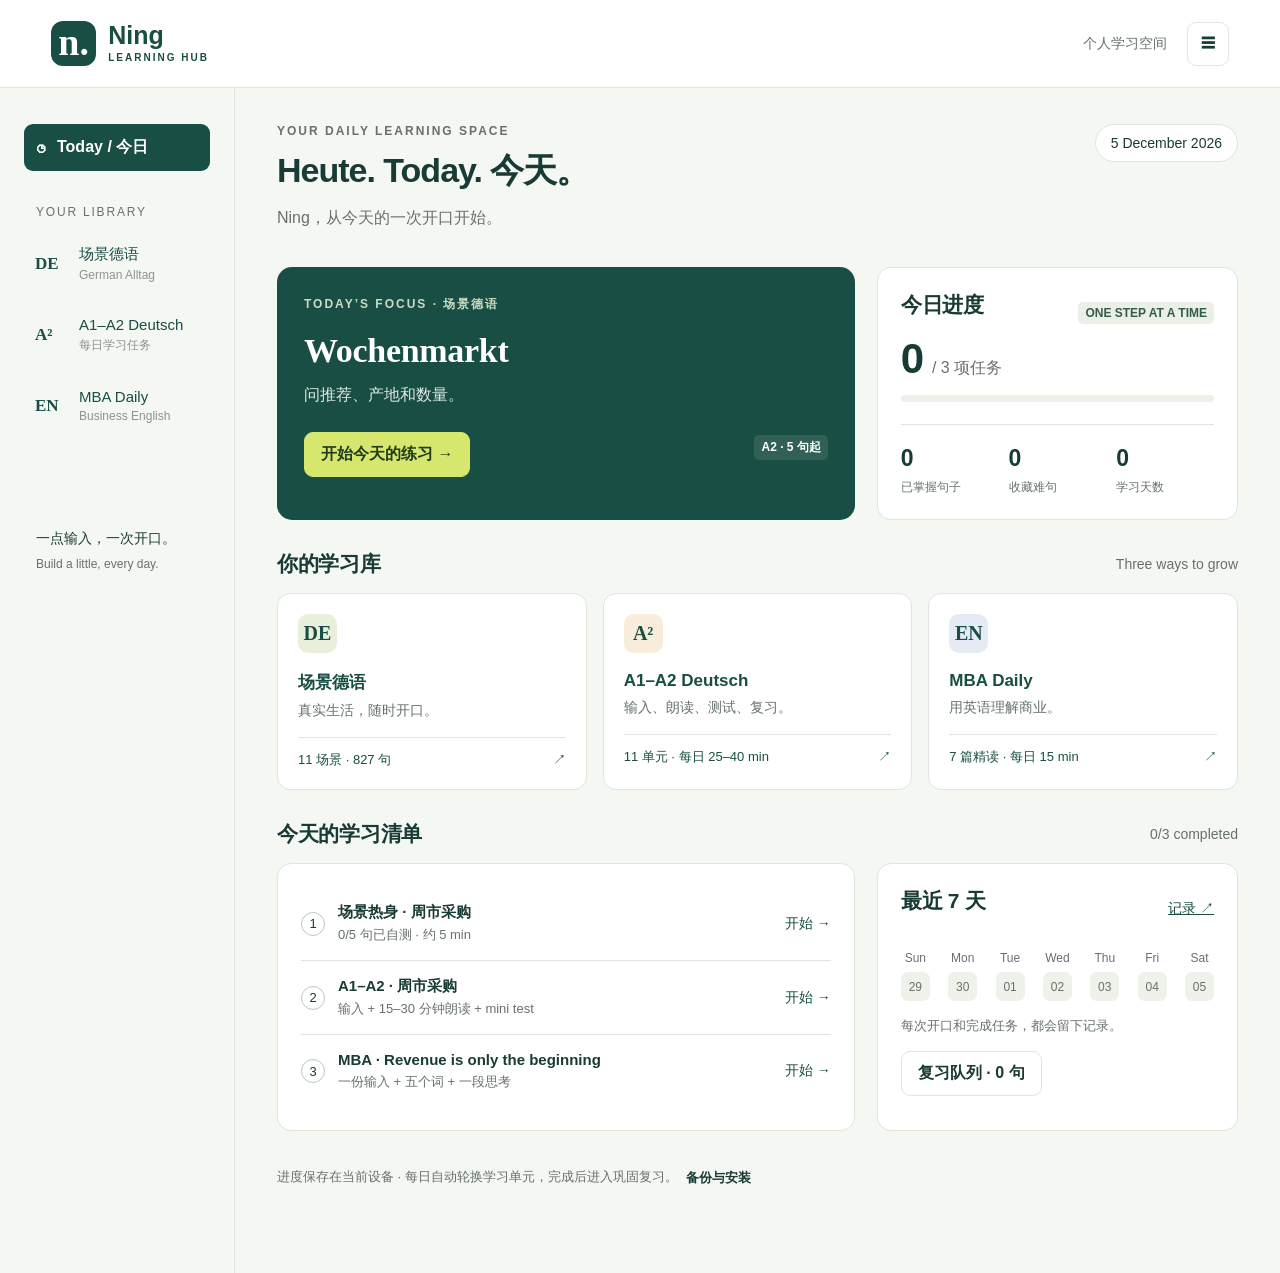
==== index.html @ f19fefb6 "Add files via upload" ====
<!doctype html>
<html lang="zh-CN"><head><meta charset="UTF-8"><meta name="viewport" content="width=device-width,initial-scale=1,viewport-fit=cover"><meta name="theme-color" content="#184e43"><meta name="description" content="Ning 的德语生活场景、A1–A2 每日任务与 MBA 英语学习空间。"><meta name="apple-mobile-web-app-capable" content="yes"><title>Ning · Learning Hub</title><link rel="icon" href="icon.svg" type="image/svg+xml"><link rel="apple-touch-icon" href="icon-192.png"><link rel="manifest" href="manifest.webmanifest"><link rel="stylesheet" href="style.css"></head>
<body><header class="top"><a href="#today" class="brand"><span class="logo">n.</span><span>Ning<span class="brand-sub">LEARNING HUB</span></span></a><div class="top-right"><span id="connection">个人学习空间</span><button id="settings" class="icon-btn" aria-label="备份与安装">☰</button></div></header><div class="shell"><aside><a class="home-link" href="#today">◷ <span>Today / 今日</span></a><div class="nav-label">YOUR LIBRARY</div><nav aria-label="学习模块"><a href="#scenes"><span class="nav-icon">DE</span><span>场景德语<small>German Alltag</small></span></a><a href="#deutsch"><span class="nav-icon">A²</span><span>A1–A2 Deutsch<small>每日学习任务</small></span></a><a href="#mba"><span class="nav-icon">EN</span><span>MBA Daily<small>Business English</small></span></a></nav><div class="aside-note">一点输入，一次开口。<br><span>Build a little, every day.</span></div></aside><main id="main" tabindex="-1"><div class="eyebrow">DEUTSCH × BUSINESS × EVERYDAY</div><h1>Heute. Today. 今天。</h1><p>从你的德国生活开始。</p><section class="panel"><h2>场景德语 · German Alltag</h2><p lang="de">Hallo, ich möchte ein Paket abholen.</p><p lang="en">Hi, I’d like to pick up a parcel.</p><a class="button" href="#scenes">打开场景库 →</a></section><noscript><p>请在 Safari 或 Chrome 中打开网站并启用 JavaScript，即可筛选场景和保存进度。</p><a href="library.html">阅读完整静态场景库</a></noscript></main></div><div id="toast" role="status" aria-live="polite"></div><dialog id="settings-dialog"><form method="dialog"><button class="close" aria-label="关闭">×</button></form><h2>你的学习空间</h2><h3>添加到手机主屏幕</h3><p>固定网址上线后：iPhone 用 Safari 打开 → 分享 → 添加到主屏幕。Android 用 Chrome 菜单 → 安装应用 / 添加到主屏幕。</p><button id="install" hidden>安装 Ning Learning</button><h3>进度与备份</h3><p>进度保存在此设备的浏览器中，不会自动跨设备同步。清除浏览器数据前请导出备份；换设备后可导入。</p><div class="actions"><button id="export">导出进度</button><label class="button secondary">导入备份<input id="import" type="file" accept="application/json" hidden></label></div><p id="storage-status" class="muted"></p><h3>内容说明</h3><p>11 个场景整理自历史对话；日期为对话日期。A1–A2 与 MBA 为新增学习单元。每日自动安排学习与复习，不会自动抓取新闻或生成新文章。</p><a href="library.html">无脚本场景阅读版 ↗</a></dialog><script src="data.js"></script><script src="curriculum.js"></script><script src="app.js"></script></body></html>
---- style.css ----
:root{--ink:#193b35;--green:#184e43;--muted:#66716d;--line:#dee5df;--paper:#f5f7f3;--accent:#d7e76d;--white:#fff;--orange:#b6532e;font-family:-apple-system,BlinkMacSystemFont,"Segoe UI","PingFang SC",sans-serif;color:var(--ink);background:var(--paper);font-size:16px}*{box-sizing:border-box}body{margin:0}button,input,select,textarea{font:inherit}button,.button{cursor:pointer;border:1px solid var(--line);border-radius:9px;padding:11px 16px;background:white;color:var(--ink);text-decoration:none;display:inline-flex;align-items:center;justify-content:center;gap:8px;min-height:44px;font-weight:600}button:hover,.button:hover{border-color:var(--green);background:#edf3e9}a{color:var(--green)}button:focus-visible,a:focus-visible,input:focus-visible,select:focus-visible,textarea:focus-visible,summary:focus-visible{outline:3px solid #b56e17;outline-offset:3px}.primary{background:var(--green);color:white;border-color:var(--green)}.primary:hover{background:#266859;color:white}.secondary{background:transparent}.top{height:88px;border-bottom:1px solid var(--line);display:flex;align-items:center;justify-content:space-between;padding:0 4vw;background:#fff}.brand{display:flex;align-items:center;gap:12px;text-decoration:none;font-size:25px;font-weight:700}.logo{height:45px;width:45px;border-radius:12px;background:var(--green);color:#fff;font-family:Georgia,serif;font-size:38px;line-height:42px;text-align:center}.brand-sub{display:block;font-size:10px;letter-spacing:2px;line-height:16px}.top-right{display:flex;gap:20px;align-items:center;font-size:14px;color:var(--muted)}.icon-btn{padding:8px 13px}.shell{max-width:1500px;margin:auto;display:grid;grid-template-columns:235px minmax(0,1fr)}aside{padding:36px 24px;border-right:1px solid var(--line);min-height:calc(100vh - 88px)}aside a{text-decoration:none}.home-link{display:flex;gap:12px;align-items:center;padding:13px;border-radius:9px;font-weight:600}.nav-label{font-size:12px;letter-spacing:1.8px;color:var(--muted);margin:34px 12px 13px}nav{display:grid;gap:8px}nav a{display:flex;align-items:center;gap:12px;padding:13px 11px;border-radius:9px;font-size:15px}nav a:hover,.home-link:hover{background:#eaf0e7}nav a.active,.home-link.active{background:var(--green);color:#fff}nav small{display:block;font-size:12px;opacity:.73;margin-top:4px}.nav-icon{font-size:17px;width:32px;font-family:Georgia,serif;font-weight:700}.aside-note{margin:90px 12px 0;font-size:14px;line-height:1.8}.aside-note span{font-size:12px;color:var(--muted)}main{padding:36px 42px 64px;min-width:0;max-width:1200px}.eyebrow{font-size:12px;letter-spacing:2px;font-weight:600;color:var(--muted)}h1{font-size:34px;letter-spacing:-1px;line-height:1.2;margin:12px 0 14px;font-weight:650}h2{font-size:21px;letter-spacing:-.3px;margin:0 0 16px}h3{font-size:17px;margin:18px 0 10px}p{line-height:1.65;margin:10px 0}.muted,small{color:var(--muted)}.heading{display:flex;justify-content:space-between;align-items:flex-start;gap:18px;margin-bottom:26px}.date-chip{font-size:14px;background:white;padding:10px 15px;border:1px solid var(--line);border-radius:30px;white-space:nowrap}.dashboard-grid{display:grid;grid-template-columns:minmax(0,1.6fr) minmax(250px,1fr);gap:22px}.focus{background:var(--green);color:white;padding:27px;border-radius:15px;position:relative}.focus .eyebrow{color:#ccdbc5}.focus h2{font-family:Georgia,serif;font-size:34px;margin:18px 0 7px;line-height:1.2}.focus p{color:#e0eae4}.focus .button{background:var(--accent);border-color:var(--accent);margin-top:14px;color:#213c20}.tag{font-size:12px;border-radius:5px;padding:4px 7px;display:inline-block;background:#eaf0e7;color:#335d47;font-weight:600}.focus .tag{background:#ffffff1a;color:white}.focus-bottom{display:flex;align-items:center;justify-content:space-between;gap:8px}.panel{background:var(--white);border:1px solid var(--line);border-radius:14px;padding:23px;margin-bottom:20px}.dashboard-grid .panel{margin:0}.progress-head{display:flex;align-items:center;justify-content:space-between}.big-number{font-size:42px;font-weight:650;letter-spacing:-2px}.big-number small{font-size:16px;letter-spacing:0;font-weight:400}.bar{height:7px;background:#edf0e9;border-radius:9px;overflow:hidden;margin:12px 0 22px}.bar span{display:block;height:100%;background:var(--green);border-radius:9px}.stats{display:grid;grid-template-columns:repeat(3,1fr);gap:10px;border-top:1px solid var(--line);padding-top:20px}.stats strong{font-size:23px;display:block;margin-bottom:5px}.stats small{font-size:12px}.section-title{display:flex;justify-content:space-between;align-items:center;margin:30px 0 15px}.section-title h2{margin:0}.section-title span{font-size:14px;color:var(--muted)}.modules{display:grid;grid-template-columns:repeat(3,1fr);gap:16px}.module{display:block;text-decoration:none;padding:20px;background:white;border:1px solid var(--line);border-radius:13px}.module:hover{border-color:var(--green)}.module-symbol{width:39px;height:39px;display:flex;align-items:center;justify-content:center;background:#e8f0dc;border-radius:10px;margin-bottom:18px;font-family:Georgia,serif;font-size:20px;font-weight:bold}.module:nth-child(2) .module-symbol{background:#f8ecdb}.module:nth-child(3) .module-symbol{background:#e6eaf5}.module h3{margin:0 0 5px}.module p{font-size:14px;margin:5px 0 15px;color:var(--muted)}.module-footer{border-top:1px solid var(--line);padding-top:13px;display:flex;justify-content:space-between;font-size:13px}.task-row{display:flex;align-items:center;gap:13px;padding:16px 0;border-bottom:1px solid var(--line)}.task-row:last-child{border-bottom:0}.task-row .task-body{flex:1;min-width:0}.task-row strong{font-size:15px}.task-row small{display:block;font-size:13px;margin-top:4px}.task-row a{font-size:14px;text-decoration:none;white-space:nowrap}.check{width:24px;height:24px;border:1px solid #b9c8bc;border-radius:50%;display:grid;place-items:center;font-size:13px;flex:none}.check.done{background:var(--green);color:white}.week{display:flex;justify-content:space-between;gap:8px;margin-top:20px}.day{display:flex;flex-direction:column;align-items:center;gap:7px;font-size:12px;color:var(--muted)}.day i{width:29px;height:29px;border-radius:7px;background:#eff2eb;display:grid;place-items:center;font-style:normal}.day i.done{background:var(--green);color:white}.filters{display:flex;gap:10px;flex-wrap:wrap;margin:16px 0}.filters label{display:flex;gap:7px;align-items:center;font-size:14px}.filters input,.filters select{padding:10px;border:1px solid var(--line);border-radius:8px;background:white;color:var(--ink);min-height:44px}.filters input[type=search]{flex:1;min-width:150px}.filters input[type=checkbox]{min-height:auto;width:18px;height:18px}.scene-grid{display:grid;grid-template-columns:repeat(2,minmax(0,1fr));gap:15px}.scene-card{padding:20px;border:1px solid var(--line);border-radius:13px;background:white;text-decoration:none;display:block}.scene-card:hover{border-color:var(--green)}.scene-card h2{margin:12px 0 5px}.scene-card .meta{display:flex;justify-content:space-between;gap:10px;font-size:12px;color:var(--muted)}.scene-card .bar{margin:18px 0 8px;height:4px}.scene-card p{font-size:14px;color:var(--muted);margin:5px 0}.back{display:inline-block;margin-bottom:17px;text-decoration:none;font-size:14px}.phrase{border-bottom:1px solid var(--line);padding:16px 0}.phrase:last-child{border-bottom:0}.phrase-de{font-size:18px;line-height:1.55;margin:0 0 7px}.phrase-en{font-size:15px;color:var(--muted);margin:0}.phrase-controls{display:flex;gap:8px;flex-wrap:wrap;margin-top:12px}.phrase-controls button{font-size:13px;padding:5px 10px;min-height:36px}.phrase-controls .selected{background:#e9f0de;border-color:#aabd9b}.section-marker{border-bottom:1px solid var(--line);padding:14px 0;color:var(--green);font-size:15px;font-weight:600}.actions{display:flex;gap:10px;flex-wrap:wrap;align-items:center}.sticky-controls{position:sticky;top:0;background:var(--paper);z-index:2;padding:10px 0}.reading{font-size:18px;line-height:1.9}.reading p{margin:10px 0}.vocab{display:grid;grid-template-columns:repeat(2,minmax(0,1fr));gap:8px 18px}.vocab div{padding:9px 0;border-bottom:1px solid var(--line)}.vocab small{display:block;font-size:14px;margin-top:3px}.step{font-size:12px;letter-spacing:1.4px;color:var(--muted);display:block;margin-bottom:10px}.step-check{display:flex;align-items:center;gap:10px;margin-top:18px;font-size:14px}.step-check input{width:20px;height:20px;accent-color:var(--green)}.timer{font-variant-numeric:tabular-nums;font-size:31px;line-height:1;font-weight:600;min-width:95px}.quiz fieldset{border:0;padding:0;margin:20px 0}.quiz legend{font-weight:600;margin-bottom:10px}.quiz label{display:flex;align-items:center;gap:9px;padding:10px;border:1px solid var(--line);border-radius:8px;margin:6px 0}.quiz input{accent-color:var(--green)}.result{padding:14px;background:#edf3e6;border-radius:9px;margin-top:16px}.empty{text-align:center;padding:40px 16px}.note-input{width:100%;padding:13px;border:1px solid var(--line);border-radius:9px;min-height:110px;resize:vertical;background:#fafbf8;line-height:1.6}.archive-item{display:flex;justify-content:space-between;gap:15px;align-items:center;border-bottom:1px solid var(--line);padding:15px 0;text-decoration:none}.archive-item strong{display:block}.archive-item small{display:block;margin-top:5px}.source{font-size:14px;overflow-wrap:anywhere}.reference{white-space:pre-wrap;font-size:15px;line-height:1.7;word-break:break-word}.status-line{font-size:13px;color:var(--muted);margin:14px 0}.badge-complete{color:#2d5b36;font-size:13px}details summary{cursor:pointer;min-height:44px;padding:12px 0}dialog{border:1px solid var(--line);border-radius:18px;max-width:530px;width:calc(100% - 32px);padding:28px;color:var(--ink);max-height:85dvh}dialog::backdrop{background:#12382e77}dialog p{font-size:14px}.close{float:right;padding:0;width:40px;font-size:25px}.hidden,[hidden]{display:none!important}#toast{position:fixed;bottom:25px;left:50%;transform:translateX(-50%);background:#193b35;color:white;border-radius:9px;padding:13px 22px;max-width:90%;z-index:20;display:none;font-size:14px}.footnote{font-size:13px;color:var(--muted);margin-top:24px}.log-row{font-size:14px;border-bottom:1px solid var(--line);padding:12px 0;display:flex;justify-content:space-between;gap:12px}
@media(min-width:1450px){main{padding-left:55px;padding-right:55px}}
@media(max-width:1000px){.shell{grid-template-columns:195px minmax(0,1fr)}aside{padding:25px 13px}main{padding:28px 25px}.dashboard-grid{grid-template-columns:1fr}.modules{gap:10px}.module{padding:16px}.module h3{font-size:16px}}
@media(max-width:680px){.top{height:71px;padding:0 19px}.brand{font-size:22px}.logo{height:39px;width:39px;line-height:35px;font-size:34px}.brand-sub{font-size:9px}.top-right{gap:10px}.top-right>span{display:none}.shell{display:block}aside{min-height:0;border:0;padding:0;position:fixed;bottom:0;left:0;right:0;z-index:5;background:white;border-top:1px solid var(--line);padding-bottom:env(safe-area-inset-bottom);display:flex}.home-link{width:16%;font-size:23px;justify-content:center;border-radius:0;padding:12px 0}.home-link span,.nav-label,.aside-note{display:none}nav{width:84%;grid-template-columns:repeat(3,minmax(0,1fr));gap:0}nav a{padding:11px 3px;display:flex;flex-direction:column;gap:5px;border-radius:0;font-size:11px;text-align:center}nav small{display:none}.nav-icon{font-size:18px}nav a.active,.home-link.active{background:#e8efdf;color:var(--green)}main{padding:26px 18px 110px}h1{font-size:28px}h2{font-size:20px}.heading{gap:10px;flex-wrap:wrap;margin-bottom:19px}.date-chip{font-size:12px;padding:6px 11px}.heading p{font-size:14px;margin-bottom:0}.eyebrow{font-size:10px;letter-spacing:1.5px}.focus{padding:22px}.focus h2{font-size:30px}.focus p{font-size:14px}.focus-bottom{align-items:flex-end}.dashboard-grid{gap:15px}.panel{padding:19px}.modules{display:grid;grid-template-columns:1fr;gap:10px}.module{position:relative;padding:16px 16px 16px 72px;min-height:95px}.module-symbol{position:absolute;left:17px;top:21px}.module p{margin-bottom:9px}.module-footer{border:0;padding:0;font-size:12px}.scene-grid{grid-template-columns:1fr}.section-title{margin:25px 0 13px}.filters{gap:8px}.filters input[type=search]{width:100%;flex-basis:100%}.filters select{max-width:100%}.phrase-de{font-size:17px}.vocab{grid-template-columns:1fr}.task-row strong{font-size:14px}.task-row a{font-size:13px}.sticky-controls{top:0}.reading{font-size:17px}.phrase-controls button{min-height:44px}.status-line{font-size:12px}#toast{bottom:95px}.actions{gap:8px}.timer{font-size:28px}}
@media(prefers-reduced-motion:no-preference){button,a{transition:background .16s,border-color .16s}.bar span{transition:width .3s}}
.date-control{display:flex;align-items:center;gap:8px;font-size:14px;flex-wrap:wrap}.date-control input,select{border:1px solid var(--line);padding:9px;border-radius:8px;background:white;color:var(--ink);min-height:44px}.text-button{font-size:13px;padding:3px 8px;border:0;background:none}li{line-height:1.8;margin:6px 0}code{font-family:inherit;background:#edf2e7;padding:1px 4px;border-radius:3px}.reference h3{white-space:normal}.reference hr{border:0;border-top:1px solid var(--line)}
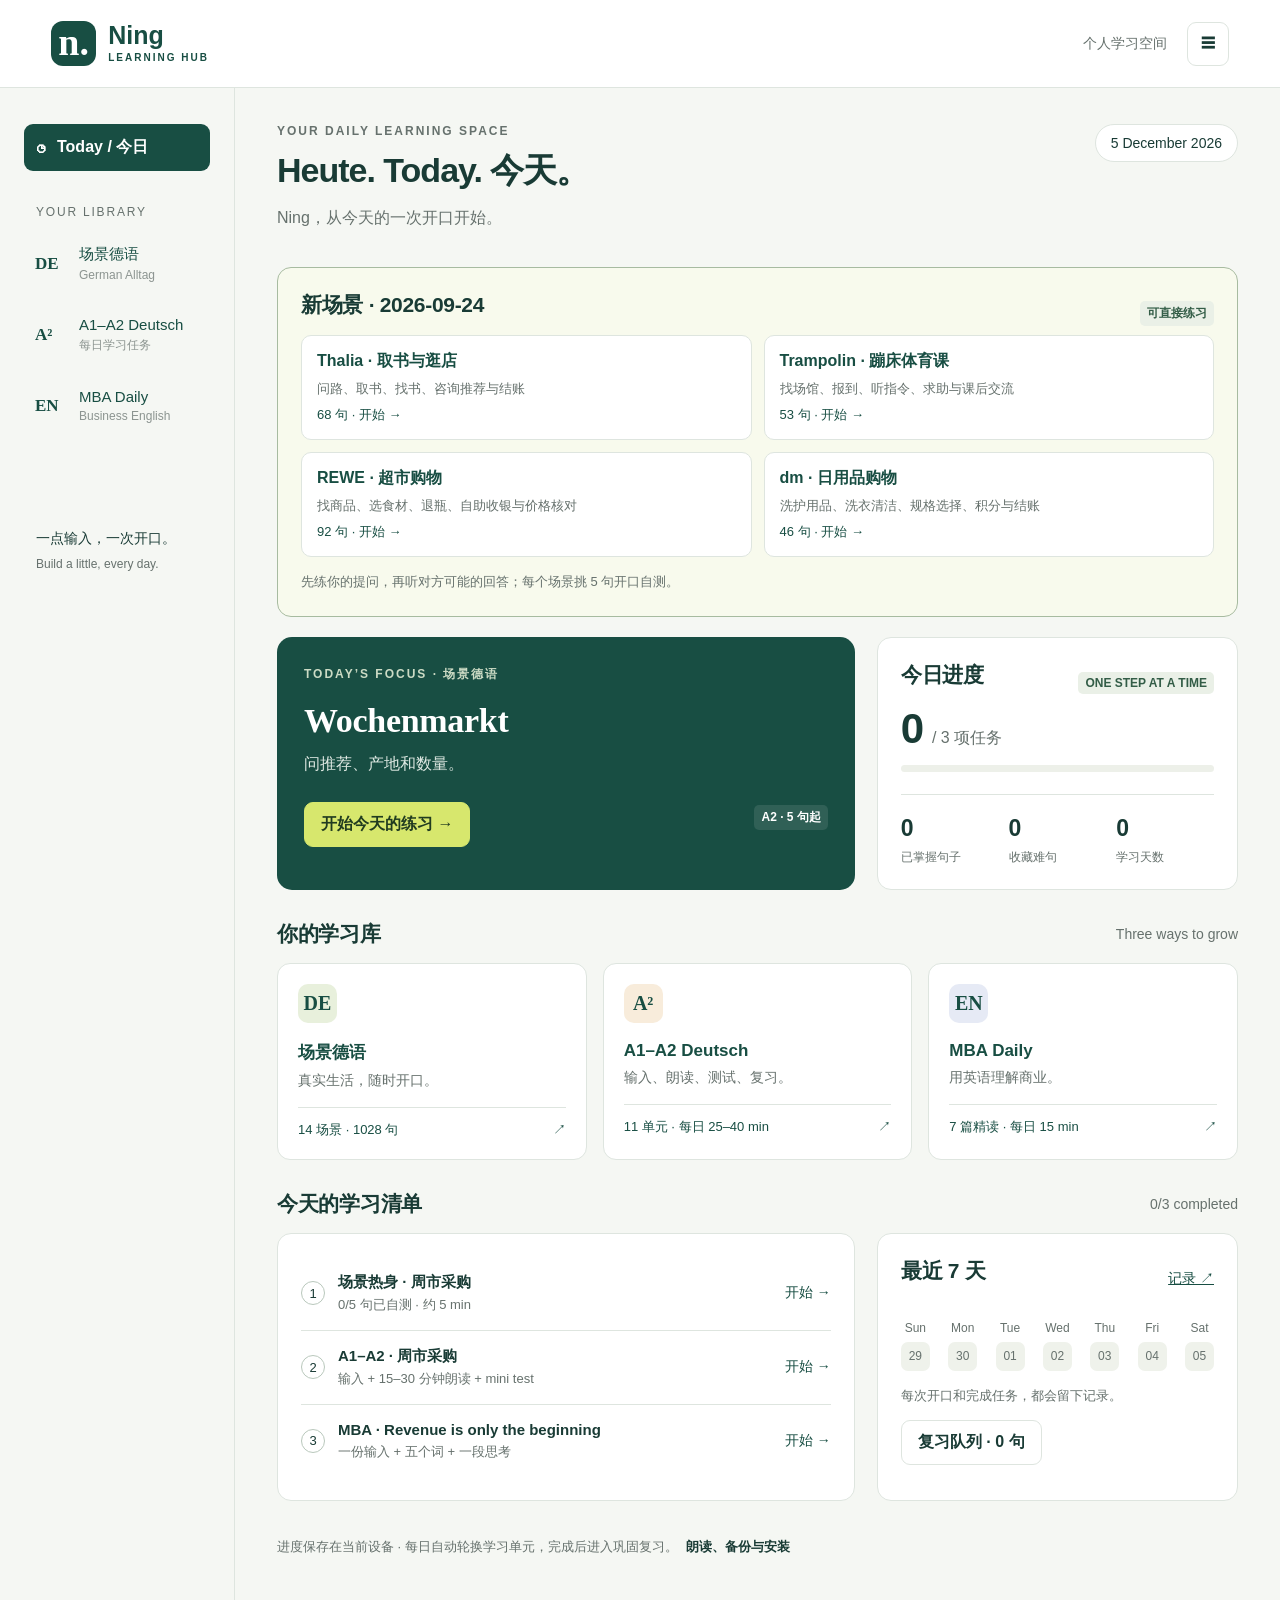
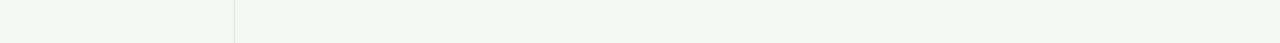
==== commit 8feb75e9: "Add September 24 scenes and fix German pronunciation Expand Thalia and REWE, add trampoline class an" ====
--- a/index.html
+++ b/index.html
@@ -1,3 +1,10 @@
 <!doctype html>
 <html lang="zh-CN"><head><meta charset="UTF-8"><meta name="viewport" content="width=device-width,initial-scale=1,viewport-fit=cover"><meta name="theme-color" content="#184e43"><meta name="description" content="Ning 的德语生活场景、A1–A2 每日任务与 MBA 英语学习空间。"><meta name="apple-mobile-web-app-capable" content="yes"><title>Ning · Learning Hub</title><link rel="icon" href="icon.svg" type="image/svg+xml"><link rel="apple-touch-icon" href="icon-192.png"><link rel="manifest" href="manifest.webmanifest"><link rel="stylesheet" href="style.css"></head>
-<body><header class="top"><a href="#today" class="brand"><span class="logo">n.</span><span>Ning<span class="brand-sub">LEARNING HUB</span></span></a><div class="top-right"><span id="connection">个人学习空间</span><button id="settings" class="icon-btn" aria-label="备份与安装">☰</button></div></header><div class="shell"><aside><a class="home-link" href="#today">◷ <span>Today / 今日</span></a><div class="nav-label">YOUR LIBRARY</div><nav aria-label="学习模块"><a href="#scenes"><span class="nav-icon">DE</span><span>场景德语<small>German Alltag</small></span></a><a href="#deutsch"><span class="nav-icon">A²</span><span>A1–A2 Deutsch<small>每日学习任务</small></span></a><a href="#mba"><span class="nav-icon">EN</span><span>MBA Daily<small>Business English</small></span></a></nav><div class="aside-note">一点输入，一次开口。<br><span>Build a little, every day.</span></div></aside><main id="main" tabindex="-1"><div class="eyebrow">DEUTSCH × BUSINESS × EVERYDAY</div><h1>Heute. Today. 今天。</h1><p>从你的德国生活开始。</p><section class="panel"><h2>场景德语 · German Alltag</h2><p lang="de">Hallo, ich möchte ein Paket abholen.</p><p lang="en">Hi, I’d like to pick up a parcel.</p><a class="button" href="#scenes">打开场景库 →</a></section><noscript><p>请在 Safari 或 Chrome 中打开网站并启用 JavaScript，即可筛选场景和保存进度。</p><a href="library.html">阅读完整静态场景库</a></noscript></main></div><div id="toast" role="status" aria-live="polite"></div><dialog id="settings-dialog"><form method="dialog"><button class="close" aria-label="关闭">×</button></form><h2>你的学习空间</h2><h3>添加到手机主屏幕</h3><p>固定网址上线后：iPhone 用 Safari 打开 → 分享 → 添加到主屏幕。Android 用 Chrome 菜单 → 安装应用 / 添加到主屏幕。</p><button id="install" hidden>安装 Ning Learning</button><h3>进度与备份</h3><p>进度保存在此设备的浏览器中，不会自动跨设备同步。清除浏览器数据前请导出备份；换设备后可导入。</p><div class="actions"><button id="export">导出进度</button><label class="button secondary">导入备份<input id="import" type="file" accept="application/json" hidden></label></div><p id="storage-status" class="muted"></p><h3>内容说明</h3><p>11 个场景整理自历史对话；日期为对话日期。A1–A2 与 MBA 为新增学习单元。每日自动安排学习与复习，不会自动抓取新闻或生成新文章。</p><a href="library.html">无脚本场景阅读版 ↗</a></dialog><script src="data.js"></script><script src="curriculum.js"></script><script src="app.js"></script></body></html>
+<body><header class="top"><a href="#today" class="brand"><span class="logo">n.</span><span>Ning<span class="brand-sub">LEARNING HUB</span></span></a><div class="top-right"><span id="connection">个人学习空间</span><button id="settings" class="icon-btn" aria-label="朗读、备份与安装">☰</button></div></header><div class="shell"><aside><a class="home-link" href="#today">◷ <span>Today / 今日</span></a><div class="nav-label">YOUR LIBRARY</div><nav aria-label="学习模块"><a href="#scenes"><span class="nav-icon">DE</span><span>场景德语<small>German Alltag</small></span></a><a href="#deutsch"><span class="nav-icon">A²</span><span>A1–A2 Deutsch<small>每日学习任务</small></span></a><a href="#mba"><span class="nav-icon">EN</span><span>MBA Daily<small>Business English</small></span></a></nav><div class="aside-note">一点输入，一次开口。<br><span>Build a little, every day.</span></div></aside><main id="main" tabindex="-1"><div class="eyebrow">DEUTSCH × BUSINESS × EVERYDAY</div><h1>Heute. Today. 今天。</h1><p>从你的德国生活开始。</p><section class="panel"><h2>场景德语 · German Alltag</h2><p lang="de">Hallo, ich möchte ein Paket abholen.</p><p lang="en">Hi, I’d like to pick up a parcel.</p><a class="button" href="#scenes">打开场景库 →</a></section><noscript><p>请在 Safari 或 Chrome 中打开网站并启用 JavaScript，即可筛选场景和保存进度。</p><a href="library.html">阅读完整静态场景库</a></noscript></main></div><div id="toast" role="status" aria-live="polite"></div><dialog id="settings-dialog"><form method="dialog"><button class="close" aria-label="关闭">×</button></form><h2>你的学习空间</h2><h3>德语朗读设置</h3><p>只使用标记为德语的声音。可试听后选择更适合跟读的声音。</p>
+<div class="voice-controls"><label for="voice-select">德语声音</label><select id="voice-select"><option value="">正在读取语音…</option></select>
+<label for="voice-rate">语速</label><select id="voice-rate"><option value="0.7">慢速 · 0.7×</option><option value="0.85" selected>跟读 · 0.85×</option><option value="1">正常 · 1×</option></select></div>
+<div class="actions"><button id="voice-test" type="button">试听德语</button><button id="voice-stop" type="button">停止</button><button id="voice-refresh" type="button">重新检测语音</button></div>
+<p id="voice-status" class="status-line" aria-live="polite"></p>
+<p><a id="voice-fallback" href="https://translate.google.com/?sl=de&amp;tl=en&amp;text=Guten%20Tag.&amp;op=translate" target="_blank" rel="noopener noreferrer">备用听音：Google Translate ↗</a><br>会带入刚才点击的德语；点击左侧 German 文本下的喇叭。需要联网。</p>
+<details><summary>没有德语声音或无法播放？</summary><p>先点“重新检测语音”。也可在手机／电脑的系统设置中搜索 Voices 或语音，下载 German / Deutsch，再重新打开网站。不同浏览器提供的声音可能不同。</p><p>离线朗读需要本机德语声音；如仍无声音，可直接使用备用听音。</p></details>
+<h3>添加到手机主屏幕</h3><p>固定网址上线后：iPhone 用 Safari 打开 → 分享 → 添加到主屏幕。Android 用 Chrome 菜单 → 安装应用 / 添加到主屏幕。</p><button id="install" hidden>安装 Ning Learning</button><h3>进度与备份</h3><p>进度保存在此设备的浏览器中，不会自动跨设备同步。清除浏览器数据前请导出备份；换设备后可导入。</p><div class="actions"><button id="export">导出进度</button><label class="button secondary">导入备份<input id="import" type="file" accept="application/json" hidden></label></div><p id="storage-status" class="muted"></p><h3>内容说明</h3><p>14 个场景，包含历史对话及新增生活练习；页面显示内容更新日期。A1–A2 与 MBA 为新增学习单元。每日自动安排学习与复习，不会自动抓取新闻或生成新文章。</p><p class="status-line">内容与朗读更新 · 2026-09-24</p><a href="library.html">无脚本场景阅读版 ↗</a></dialog><script src="data.js"></script><script src="curriculum.js"></script><script src="app.js"></script></body></html>
--- a/style.css
+++ b/style.css
@@ -4,3 +4,6 @@
 @media(max-width:680px){.top{height:71px;padding:0 19px}.brand{font-size:22px}.logo{height:39px;width:39px;line-height:35px;font-size:34px}.brand-sub{font-size:9px}.top-right{gap:10px}.top-right>span{display:none}.shell{display:block}aside{min-height:0;border:0;padding:0;position:fixed;bottom:0;left:0;right:0;z-index:5;background:white;border-top:1px solid var(--line);padding-bottom:env(safe-area-inset-bottom);display:flex}.home-link{width:16%;font-size:23px;justify-content:center;border-radius:0;padding:12px 0}.home-link span,.nav-label,.aside-note{display:none}nav{width:84%;grid-template-columns:repeat(3,minmax(0,1fr));gap:0}nav a{padding:11px 3px;display:flex;flex-direction:column;gap:5px;border-radius:0;font-size:11px;text-align:center}nav small{display:none}.nav-icon{font-size:18px}nav a.active,.home-link.active{background:#e8efdf;color:var(--green)}main{padding:26px 18px 110px}h1{font-size:28px}h2{font-size:20px}.heading{gap:10px;flex-wrap:wrap;margin-bottom:19px}.date-chip{font-size:12px;padding:6px 11px}.heading p{font-size:14px;margin-bottom:0}.eyebrow{font-size:10px;letter-spacing:1.5px}.focus{padding:22px}.focus h2{font-size:30px}.focus p{font-size:14px}.focus-bottom{align-items:flex-end}.dashboard-grid{gap:15px}.panel{padding:19px}.modules{display:grid;grid-template-columns:1fr;gap:10px}.module{position:relative;padding:16px 16px 16px 72px;min-height:95px}.module-symbol{position:absolute;left:17px;top:21px}.module p{margin-bottom:9px}.module-footer{border:0;padding:0;font-size:12px}.scene-grid{grid-template-columns:1fr}.section-title{margin:25px 0 13px}.filters{gap:8px}.filters input[type=search]{width:100%;flex-basis:100%}.filters select{max-width:100%}.phrase-de{font-size:17px}.vocab{grid-template-columns:1fr}.task-row strong{font-size:14px}.task-row a{font-size:13px}.sticky-controls{top:0}.reading{font-size:17px}.phrase-controls button{min-height:44px}.status-line{font-size:12px}#toast{bottom:95px}.actions{gap:8px}.timer{font-size:28px}}
 @media(prefers-reduced-motion:no-preference){button,a{transition:background .16s,border-color .16s}.bar span{transition:width .3s}}
 .date-control{display:flex;align-items:center;gap:8px;font-size:14px;flex-wrap:wrap}.date-control input,select{border:1px solid var(--line);padding:9px;border-radius:8px;background:white;color:var(--ink);min-height:44px}.text-button{font-size:13px;padding:3px 8px;border:0;background:none}li{line-height:1.8;margin:6px 0}code{font-family:inherit;background:#edf2e7;padding:1px 4px;border-radius:3px}.reference h3{white-space:normal}.reference hr{border:0;border-top:1px solid var(--line)}
+
+.latest{border-color:#a7bba0;background:#f8faed}.latest-grid{display:grid;grid-template-columns:repeat(2,minmax(0,1fr));gap:12px}.latest-card{display:flex;flex-direction:column;gap:7px;border:1px solid var(--line);padding:15px;border-radius:10px;text-decoration:none;background:white}.latest-card strong{font-size:16px}.latest-card small{line-height:1.5}.latest-card>span{font-size:13px}.latest .status-line{margin-bottom:0}.speaker{display:block;font-size:12px;color:var(--muted);margin-bottom:6px}.voice-controls{display:grid;gap:8px;margin:14px 0}.voice-controls select{width:100%;min-width:0}.section-jump{display:flex;gap:10px;align-items:center;flex-wrap:wrap;margin:16px 0;font-size:14px}.section-jump select{max-width:100%;min-width:0;flex:1}.section-marker{scroll-margin-top:135px}dialog{overflow-y:auto}button:disabled{opacity:.55;cursor:default}.latest .progress-head{gap:10px;flex-wrap:wrap}h2:focus{outline:0}
+@media(max-width:430px){.latest-grid{grid-template-columns:1fr}.latest-card{gap:4px;padding:12px}.latest h2{font-size:19px}.sticky-controls{gap:4px}.sticky-controls [data-voice-status]{max-width:100%;overflow-wrap:anywhere}}
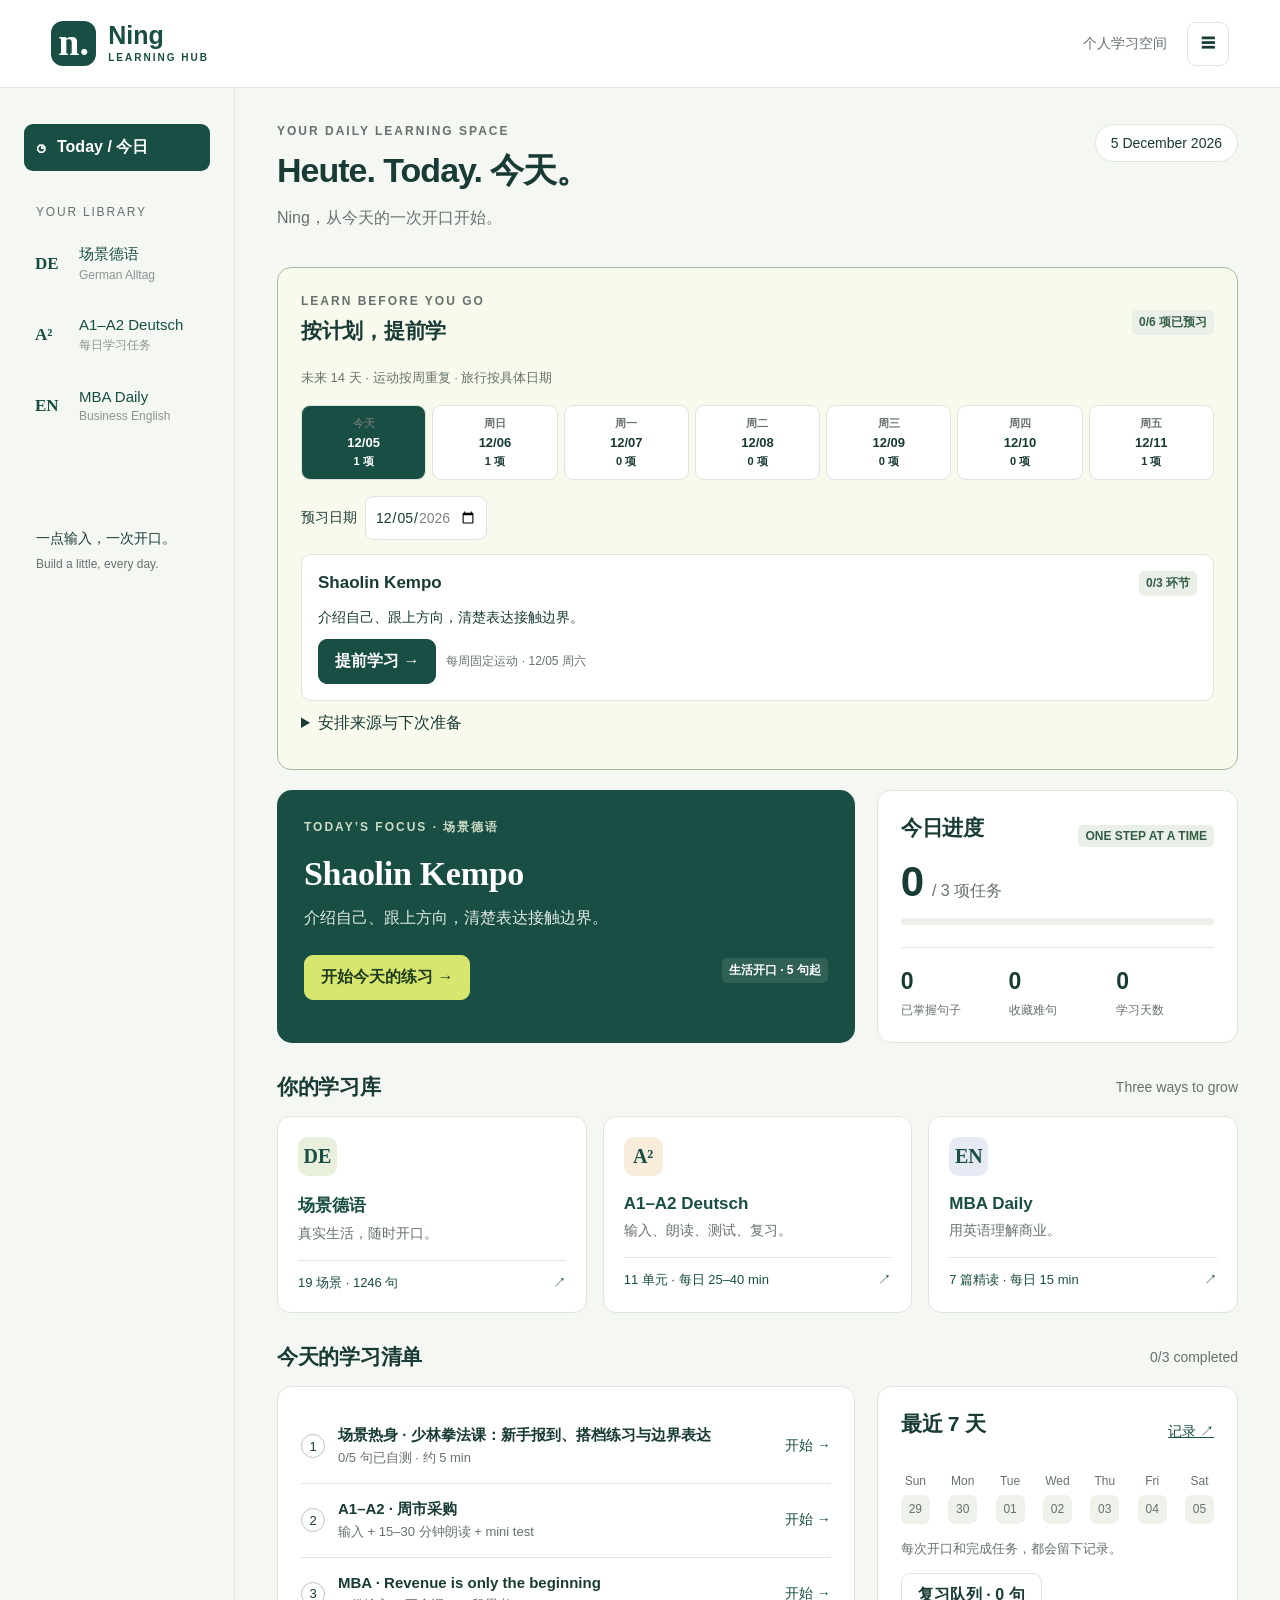
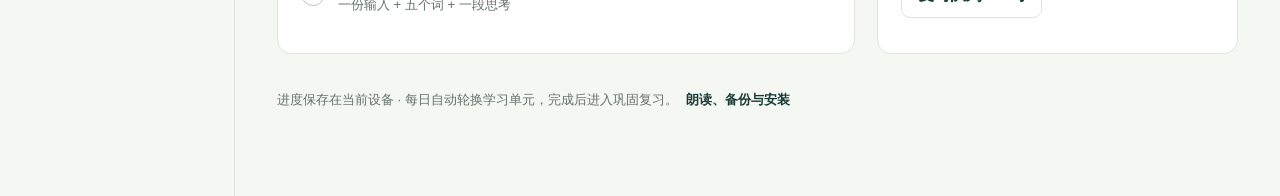
==== commit 8eb6b5e6: "Prepare learning scenes ahead of sports and travel plans Add a 14-day preparation dashboard with wee" ====
--- a/index.html
+++ b/index.html
@@ -7,4 +7,4 @@
 <p id="voice-status" class="status-line" aria-live="polite"></p>
 <p><a id="voice-fallback" href="https://translate.google.com/?sl=de&amp;tl=en&amp;text=Guten%20Tag.&amp;op=translate" target="_blank" rel="noopener noreferrer">备用听音：Google Translate ↗</a><br>会带入刚才点击的德语；点击左侧 German 文本下的喇叭。需要联网。</p>
 <details><summary>没有德语声音或无法播放？</summary><p>先点“重新检测语音”。也可在手机／电脑的系统设置中搜索 Voices 或语音，下载 German / Deutsch，再重新打开网站。不同浏览器提供的声音可能不同。</p><p>离线朗读需要本机德语声音；如仍无声音，可直接使用备用听音。</p></details>
-<h3>添加到手机主屏幕</h3><p>固定网址上线后：iPhone 用 Safari 打开 → 分享 → 添加到主屏幕。Android 用 Chrome 菜单 → 安装应用 / 添加到主屏幕。</p><button id="install" hidden>安装 Ning Learning</button><h3>进度与备份</h3><p>进度保存在此设备的浏览器中，不会自动跨设备同步。清除浏览器数据前请导出备份；换设备后可导入。</p><div class="actions"><button id="export">导出进度</button><label class="button secondary">导入备份<input id="import" type="file" accept="application/json" hidden></label></div><p id="storage-status" class="muted"></p><h3>内容说明</h3><p>14 个场景，包含历史对话及新增生活练习；页面显示内容更新日期。A1–A2 与 MBA 为新增学习单元。每日自动安排学习与复习，不会自动抓取新闻或生成新文章。</p><p class="status-line">内容与朗读更新 · 2026-09-24</p><a href="library.html">无脚本场景阅读版 ↗</a></dialog><script src="data.js"></script><script src="curriculum.js"></script><script src="app.js"></script></body></html>
+<h3>添加到手机主屏幕</h3><p>固定网址上线后：iPhone 用 Safari 打开 → 分享 → 添加到主屏幕。Android 用 Chrome 菜单 → 安装应用 / 添加到主屏幕。</p><button id="install" hidden>安装 Ning Learning</button><h3>进度与备份</h3><p>进度保存在此设备的浏览器中，不会自动跨设备同步。清除浏览器数据前请导出备份；换设备后可导入。</p><div class="actions"><button id="export">导出进度</button><label class="button secondary">导入备份<input id="import" type="file" accept="application/json" hidden></label></div><p id="storage-status" class="muted"></p><h3>内容说明</h3><p>19 个场景，包含历史对话及新增生活练习；页面显示内容更新日期。A1–A2 与 MBA 为新增学习单元。首页可提前查看未来 14 天的运动与旅行练习；新计划由定时检查补充。MBA 不会自动抓取新闻。</p><p class="status-line">按计划提前学习 · 2026-09-25</p><a href="library.html">无脚本场景阅读版 ↗</a></dialog><script src="data.js"></script><script src="curriculum.js"></script><script src="planning.js"></script><script src="app.js"></script></body></html>
--- a/style.css
+++ b/style.css
@@ -7,3 +7,6 @@
 
 .latest{border-color:#a7bba0;background:#f8faed}.latest-grid{display:grid;grid-template-columns:repeat(2,minmax(0,1fr));gap:12px}.latest-card{display:flex;flex-direction:column;gap:7px;border:1px solid var(--line);padding:15px;border-radius:10px;text-decoration:none;background:white}.latest-card strong{font-size:16px}.latest-card small{line-height:1.5}.latest-card>span{font-size:13px}.latest .status-line{margin-bottom:0}.speaker{display:block;font-size:12px;color:var(--muted);margin-bottom:6px}.voice-controls{display:grid;gap:8px;margin:14px 0}.voice-controls select{width:100%;min-width:0}.section-jump{display:flex;gap:10px;align-items:center;flex-wrap:wrap;margin:16px 0;font-size:14px}.section-jump select{max-width:100%;min-width:0;flex:1}.section-marker{scroll-margin-top:135px}dialog{overflow-y:auto}button:disabled{opacity:.55;cursor:default}.latest .progress-head{gap:10px;flex-wrap:wrap}h2:focus{outline:0}
 @media(max-width:430px){.latest-grid{grid-template-columns:1fr}.latest-card{gap:4px;padding:12px}.latest h2{font-size:19px}.sticky-controls{gap:4px}.sticky-controls [data-voice-status]{max-width:100%;overflow-wrap:anywhere}}
+
+.upcoming{border-color:#a7bba0;background:#f8faed}.upcoming h2{margin:8px 0}.upcoming .progress-head,.plan-event .progress-head{flex-wrap:wrap;gap:8px}.plan-days{display:grid;grid-template-columns:repeat(7,minmax(0,1fr));gap:6px;margin:16px 0}.plan-days button{display:flex;flex-direction:column;padding:10px 3px;gap:4px;font-size:14px;min-width:0}.plan-days button[aria-pressed=true]{background:var(--green);color:white}.plan-days small,.plan-days span{font-size:11px}.plan-days strong{font-size:13px}.plan-events{display:grid;grid-template-columns:repeat(auto-fit,minmax(min(100%,260px),1fr));gap:12px;margin-top:14px}.plan-event{padding:16px;background:white;border:1px solid var(--line);border-radius:10px}.plan-event h3{margin:0;font-size:17px}.plan-event p{font-size:14px}.plan-event small{color:var(--muted);font-size:12px}.plan-upcoming{display:grid;gap:12px;font-size:14px}.prep-stage{padding:10px 0 20px;border-bottom:1px solid var(--line)}.prep-stage h3{display:flex;gap:8px;align-items:center;flex-wrap:wrap;font-size:17px}.prep-stage p{font-size:14px}.prep-stage:last-of-type{border-bottom:0}.step-check{line-height:1.6}.step-check input{flex-shrink:0}.section-title{gap:10px;flex-wrap:wrap}.section-title a{font-size:14px}
+@media(max-width:430px){.upcoming{padding:14px}.plan-days{gap:3px}.plan-days button{padding:8px 0}.plan-days strong{font-size:12px}.plan-event{padding:13px}}
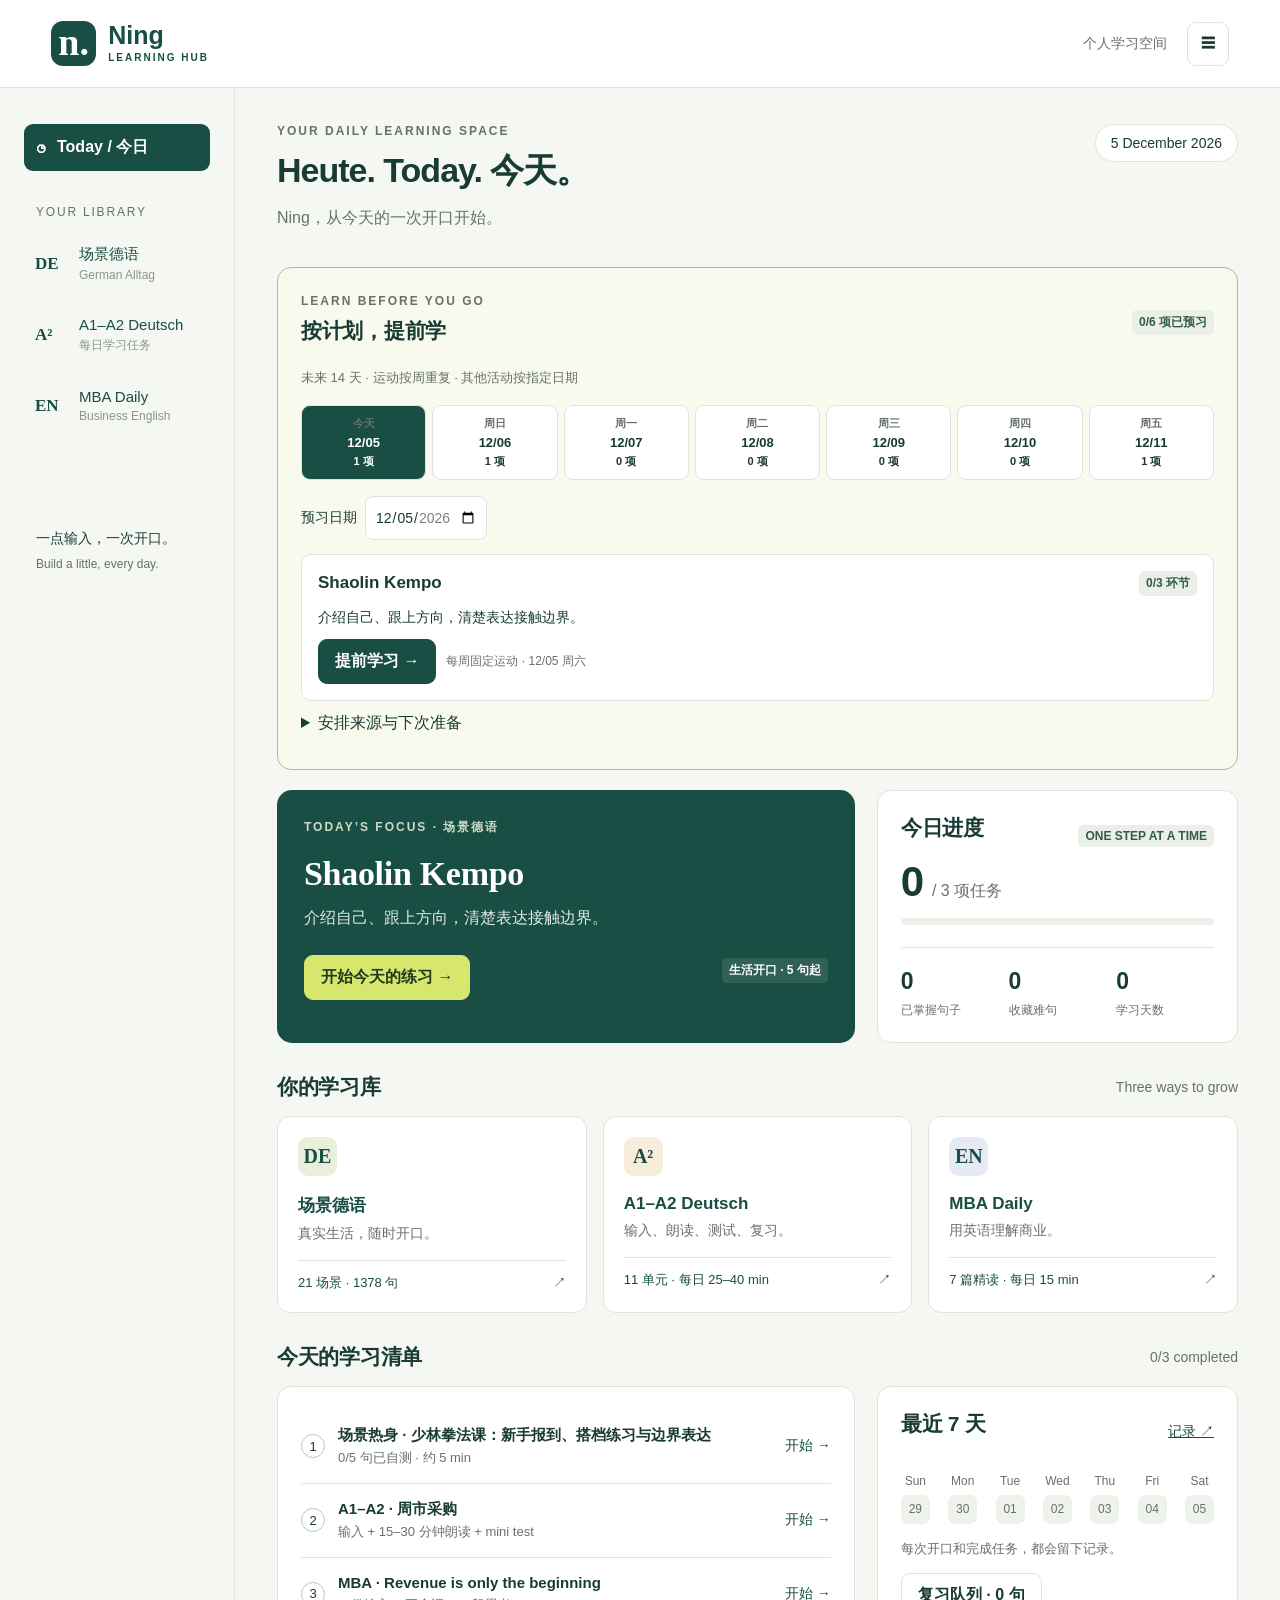
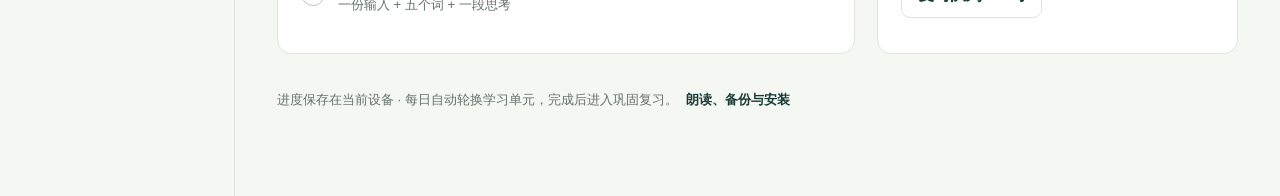
==== commit efadeac4: "Add hiking and college registration scenes Add 60 hiking phrases for October 4 and 72 German-English" ====
--- a/index.html
+++ b/index.html
@@ -7,4 +7,4 @@
 <p id="voice-status" class="status-line" aria-live="polite"></p>
 <p><a id="voice-fallback" href="https://translate.google.com/?sl=de&amp;tl=en&amp;text=Guten%20Tag.&amp;op=translate" target="_blank" rel="noopener noreferrer">备用听音：Google Translate ↗</a><br>会带入刚才点击的德语；点击左侧 German 文本下的喇叭。需要联网。</p>
 <details><summary>没有德语声音或无法播放？</summary><p>先点“重新检测语音”。也可在手机／电脑的系统设置中搜索 Voices 或语音，下载 German / Deutsch，再重新打开网站。不同浏览器提供的声音可能不同。</p><p>离线朗读需要本机德语声音；如仍无声音，可直接使用备用听音。</p></details>
-<h3>添加到手机主屏幕</h3><p>固定网址上线后：iPhone 用 Safari 打开 → 分享 → 添加到主屏幕。Android 用 Chrome 菜单 → 安装应用 / 添加到主屏幕。</p><button id="install" hidden>安装 Ning Learning</button><h3>进度与备份</h3><p>进度保存在此设备的浏览器中，不会自动跨设备同步。清除浏览器数据前请导出备份；换设备后可导入。</p><div class="actions"><button id="export">导出进度</button><label class="button secondary">导入备份<input id="import" type="file" accept="application/json" hidden></label></div><p id="storage-status" class="muted"></p><h3>内容说明</h3><p>19 个场景，包含历史对话及新增生活练习；页面显示内容更新日期。A1–A2 与 MBA 为新增学习单元。首页可提前查看未来 14 天的运动与旅行练习；新计划由定时检查补充。MBA 不会自动抓取新闻。</p><p class="status-line">按计划提前学习 · 2026-09-25</p><a href="library.html">无脚本场景阅读版 ↗</a></dialog><script src="data.js"></script><script src="curriculum.js"></script><script src="planning.js"></script><script src="app.js"></script></body></html>
+<h3>添加到手机主屏幕</h3><p>固定网址上线后：iPhone 用 Safari 打开 → 分享 → 添加到主屏幕。Android 用 Chrome 菜单 → 安装应用 / 添加到主屏幕。</p><button id="install" hidden>安装 Ning Learning</button><h3>进度与备份</h3><p>进度保存在此设备的浏览器中，不会自动跨设备同步。清除浏览器数据前请导出备份；换设备后可导入。</p><div class="actions"><button id="export">导出进度</button><label class="button secondary">导入备份<input id="import" type="file" accept="application/json" hidden></label></div><p id="storage-status" class="muted"></p><h3>内容说明</h3><p>21 个场景，包含历史对话及新增生活练习；页面显示内容更新日期。A1–A2 与 MBA 为新增学习单元。首页可提前查看未来 14 天的运动与旅行练习；新计划由定时检查补充。MBA 不会自动抓取新闻。</p><p class="status-line">徒步与学院注册更新 · 2026-10-04</p><a href="library.html">无脚本场景阅读版 ↗</a></dialog><script src="data.js"></script><script src="curriculum.js"></script><script src="planning.js"></script><script src="app.js"></script></body></html>
